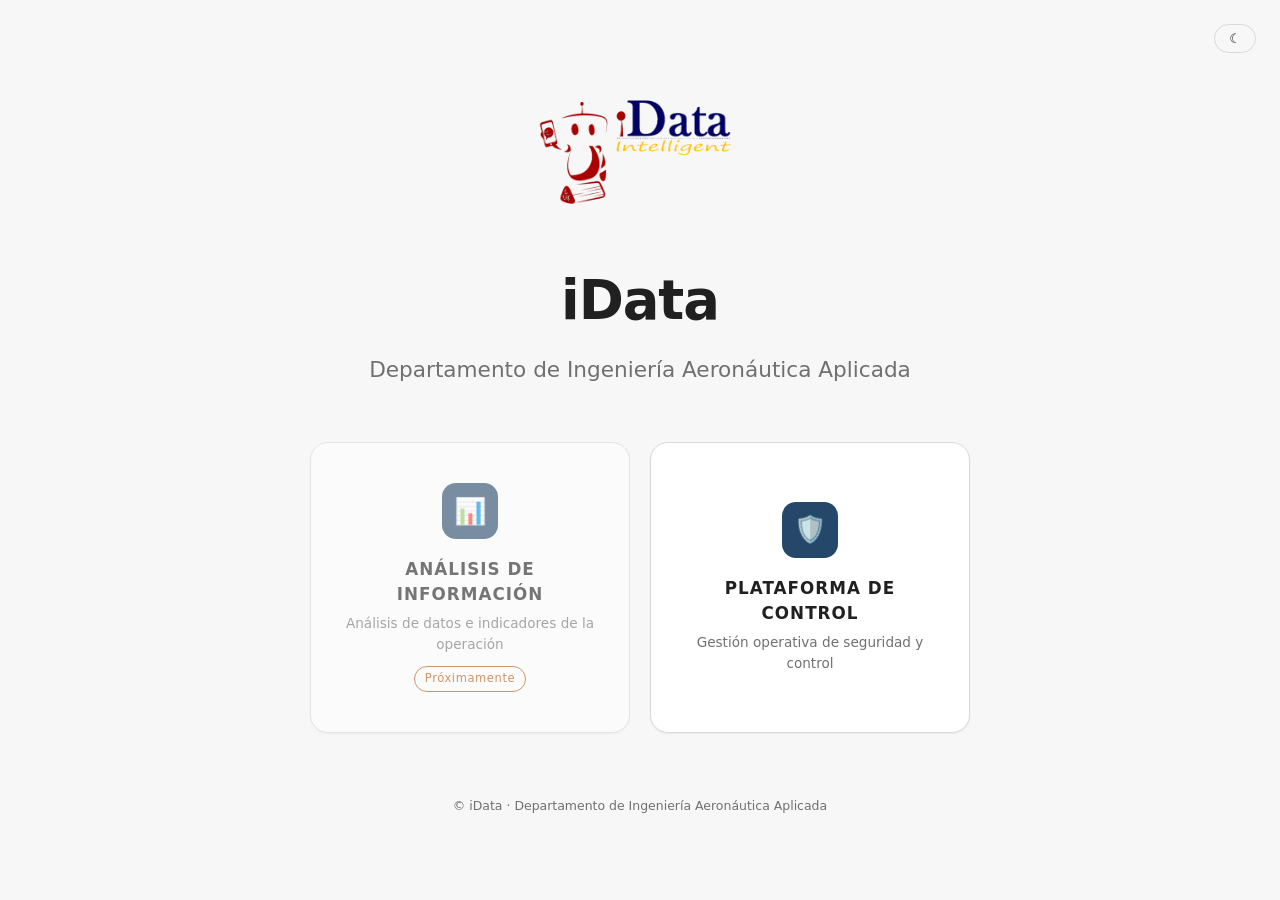
==== index.html @ e73fb92b "Deploy SESPATE DEMO frontend" ====
<!DOCTYPE html>
<html lang="es">
<head>
  <meta charset="UTF-8">
  <meta name="viewport" content="width=device-width, initial-scale=1.0">
  <meta name="description" content="iData — Departamento de Ingeniería Aeronáutica Aplicada. Plataforma de seguridad y control operativo.">
  <title>iData — Ingeniería Aeronáutica Aplicada</title>
  <link rel="icon" href="./favicon.svg" type="image/svg+xml">
  <link rel="stylesheet" href="./styles.css">
  <link rel="stylesheet" href="./landing.css">
  <script src="./theme.js"></script>
</head>
<body>
  <main class="landing">
    <nav class="landing-nav" aria-label="Selector de tema">
      <button class="theme-toggle" type="button" data-theme-toggle aria-label="Cambiar tema"></button>
    </nav>

    <img src="./logo-idata.png" alt="Logo de iData" class="landing-logo" width="220" height="135">

    <h1 class="landing-brand">iData</h1>
    <p class="landing-dept">Departamento de Ingeniería Aeronáutica Aplicada</p>

    <section class="landing-modules" aria-label="Módulos disponibles">
      <div class="module-card disabled" aria-disabled="true">
        <span class="module-icon" aria-hidden="true">📊</span>
        <h2>ANÁLISIS DE INFORMACIÓN</h2>
        <p>Análisis de datos e indicadores de la operación</p>
        <span class="module-badge">Próximamente</span>
      </div>

      <a class="module-card" href="./file-management.html" aria-label="Abrir módulo Plataforma de Control">
        <span class="module-icon" aria-hidden="true">🛡️</span>
        <h2>PLATAFORMA DE CONTROL</h2>
        <p>Gestión operativa de seguridad y control</p>
      </a>
    </section>

    <footer class="landing-footer">© iData · Departamento de Ingeniería Aeronáutica Aplicada</footer>
  </main>
</body>
</html>
---- styles.css ----
/* ============================================================
   SECURITYTRANS — Design tokens y tema dual (claro/oscuro)
   Grayscale principal (estilo Oracle APEX Universal Theme)
   ============================================================ */

:root {
  --color-background: #F7F7F7;
  --color-surface: #FFFFFF;
  --color-surface-alt: #F2F2F2;
  --color-text: #202020;
  --color-text-secondary: #707070;
  --color-border: #D9D9D9;
  --color-primary: #24476A;
  --color-primary-contrast: #FFFFFF;
  --color-warning: #B45309;
  --color-success: #176B65;
  --color-danger: #B91C1C;
  --color-info: #24476A;
  --chart-grid: #D9D9D9;
  --chart-text: #707070;
  --color-simulado: #6B46A1;
  --color-pendiente: #B45309;
  --shadow-card: 0 1px 2px rgba(0, 0, 0, 0.06);
  --radius: 8px;
}

[data-theme="dark"] {
  --color-background: #1A1A1A;
  --color-surface: #242424;
  --color-surface-alt: #2C2C2C;
  --color-text: #EEEEEE;
  --color-text-secondary: #9E9E9E;
  --color-border: #414141;
  --color-primary: #7FA3C9;
  --color-primary-contrast: #1A1A1A;
  --color-warning: #E0A458;
  --color-success: #6BB5A8;
  --color-danger: #E08A8A;
  --color-info: #7FA3C9;
  --chart-grid: #414141;
  --chart-text: #9E9E9E;
  --color-simulado: #B79AD6;
  --color-pendiente: #E0A458;
  --shadow-card: 0 1px 2px rgba(0, 0, 0, 0.4);
}

/* Evitar parpadeo de tema en carga */
html { background: var(--color-background); }

* { box-sizing: border-box; }

body {
  margin: 0;
  font-family: "Aptos", "Segoe UI", Calibri, system-ui, -apple-system, sans-serif;
  background: var(--color-background);
  color: var(--color-text);
  font-size: 14px;
  line-height: 1.5;
  -webkit-font-smoothing: antialiased;
}

a { color: var(--color-primary); }
button { font-family: inherit; }

.sr-only {
  position: absolute; width: 1px; height: 1px;
  overflow: hidden; clip: rect(0 0 0 0); white-space: nowrap;
}

/* Selector de tema común */
.theme-toggle {
  display: inline-flex; align-items: center; gap: 6px;
  background: transparent; color: var(--color-text);
  border: 1px solid var(--color-border); border-radius: 999px;
  padding: 6px 14px; cursor: pointer; font-size: 13px;
}
.theme-toggle:hover { background: var(--color-surface-alt); }
.theme-toggle:focus-visible { outline: 2px solid var(--color-primary); outline-offset: 2px; }

@media (prefers-reduced-motion: reduce) {
  * { animation: none !important; transition: none !important; }
}
---- landing.css ----
/* ============================================================
   iData — Portada (estilo minimalista tipo Apple)
   ============================================================ */

.landing {
  min-height: 100vh;
  display: flex; flex-direction: column; align-items: center;
  justify-content: center; text-align: center;
  padding: 48px 24px;
  background: var(--color-background);
  color: var(--color-text);
  transition: background 0.3s ease, color 0.3s ease;
}

.landing-nav {
  position: absolute; top: 24px; right: 24px;
}

.landing-logo {
  max-width: 220px; max-height: 140px; width: auto; height: auto;
  object-fit: contain; margin-bottom: 40px;
}

.landing-brand { font-size: clamp(2rem, 5vw, 3.4rem); font-weight: 700; letter-spacing: -0.02em; margin: 0; }
.landing-dept { font-size: clamp(1rem, 2.5vw, 1.35rem); font-weight: 400; color: var(--color-text-secondary); margin: 12px 0 56px; }

.landing-modules {
  display: flex; flex-wrap: wrap; gap: 20px; justify-content: center;
  max-width: 720px; width: 100%;
}

.module-card {
  flex: 1 1 260px; max-width: 320px;
  display: flex; flex-direction: column; align-items: center; justify-content: center;
  padding: 40px 24px; border-radius: 18px; text-decoration: none;
  background: var(--color-surface); border: 1px solid var(--color-border);
  color: var(--color-text); box-shadow: var(--shadow-card);
  transition: transform 0.2s ease, box-shadow 0.2s ease;
}
.module-card:hover { transform: translateY(-3px); box-shadow: 0 8px 24px rgba(0,0,0,0.08); }
.module-card:focus-visible { outline: 2px solid var(--color-primary); outline-offset: 3px; }

.module-card .module-icon {
  width: 56px; height: 56px; border-radius: 14px;
  display: flex; align-items: center; justify-content: center;
  font-size: 26px; margin-bottom: 18px; color: var(--color-primary-contrast);
  background: var(--color-primary);
}
.module-card h2 { margin: 0 0 6px; font-size: 1.05rem; letter-spacing: 0.06em; }
.module-card p { margin: 0; font-size: 0.85rem; color: var(--color-text-secondary); }

.module-card.disabled { opacity: 0.6; cursor: default; }
.module-card.disabled:hover { transform: none; box-shadow: var(--shadow-card); }
.module-badge {
  display: inline-block; margin-top: 12px; font-size: 0.72rem; letter-spacing: 0.05em;
  color: var(--color-warning); border: 1px solid var(--color-warning);
  padding: 3px 10px; border-radius: 999px;
}

.landing-footer { margin-top: 64px; font-size: 0.78rem; color: var(--color-text-secondary); }

@media (max-width: 640px) {
  .landing-logo { max-width: 160px; }
  .landing-dept { margin-bottom: 36px; }
  .module-card { max-width: none; padding: 32px 20px; }
}
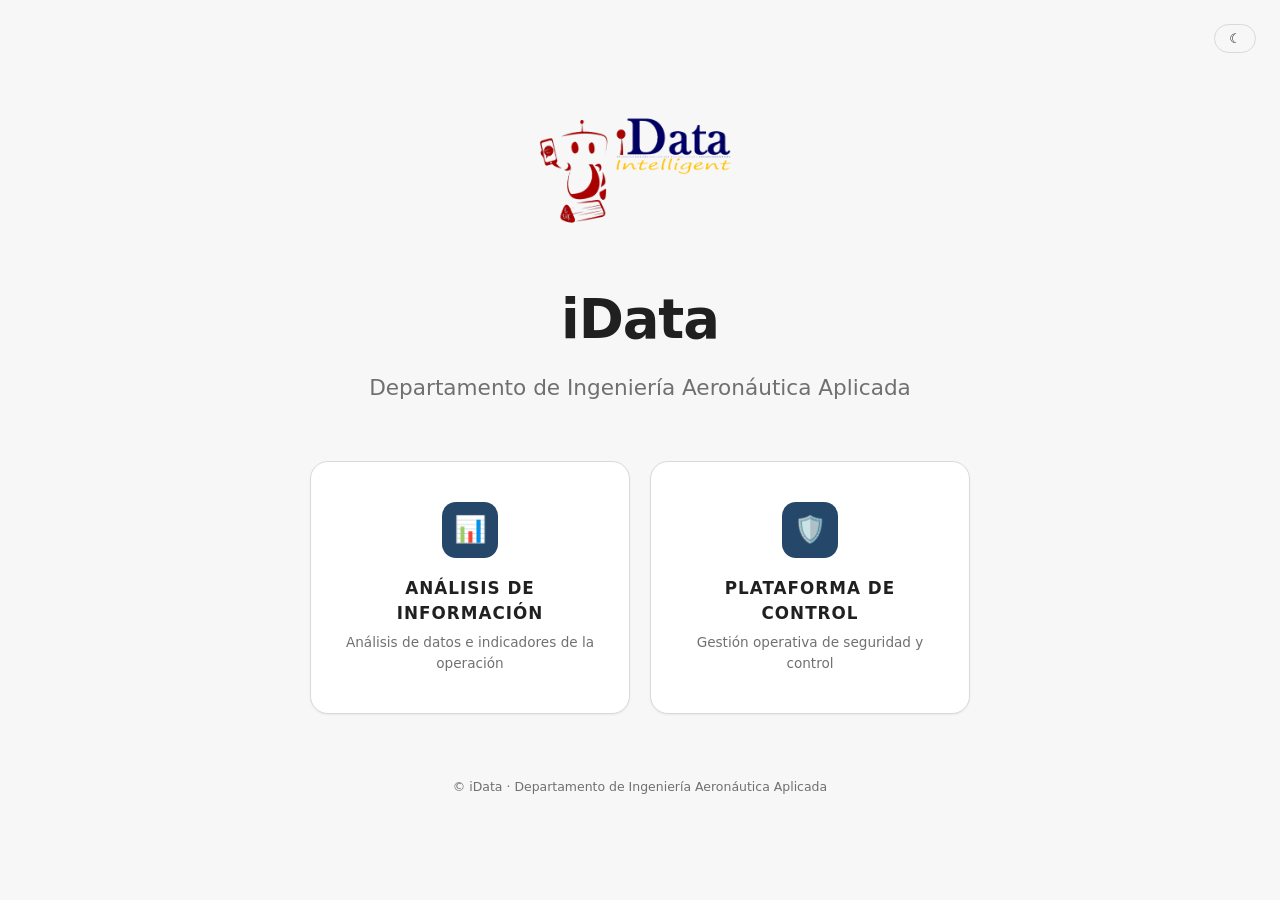
==== commit 5aaf3a8a: "feat(navigation): conectar home y dashboard de analisis SESPATE" ====
--- a/index.html
+++ b/index.html
@@ -22,12 +22,11 @@
     <p class="landing-dept">Departamento de Ingeniería Aeronáutica Aplicada</p>
 
     <section class="landing-modules" aria-label="Módulos disponibles">
-      <div class="module-card disabled" aria-disabled="true">
+      <a class="module-card" href="./analisis/" aria-label="Abrir módulo Análisis de Información">
         <span class="module-icon" aria-hidden="true">📊</span>
         <h2>ANÁLISIS DE INFORMACIÓN</h2>
         <p>Análisis de datos e indicadores de la operación</p>
-        <span class="module-badge">Próximamente</span>
-      </div>
+      </a>
 
       <a class="module-card" href="./file-management.html" aria-label="Abrir módulo Plataforma de Control">
         <span class="module-icon" aria-hidden="true">🛡️</span>
